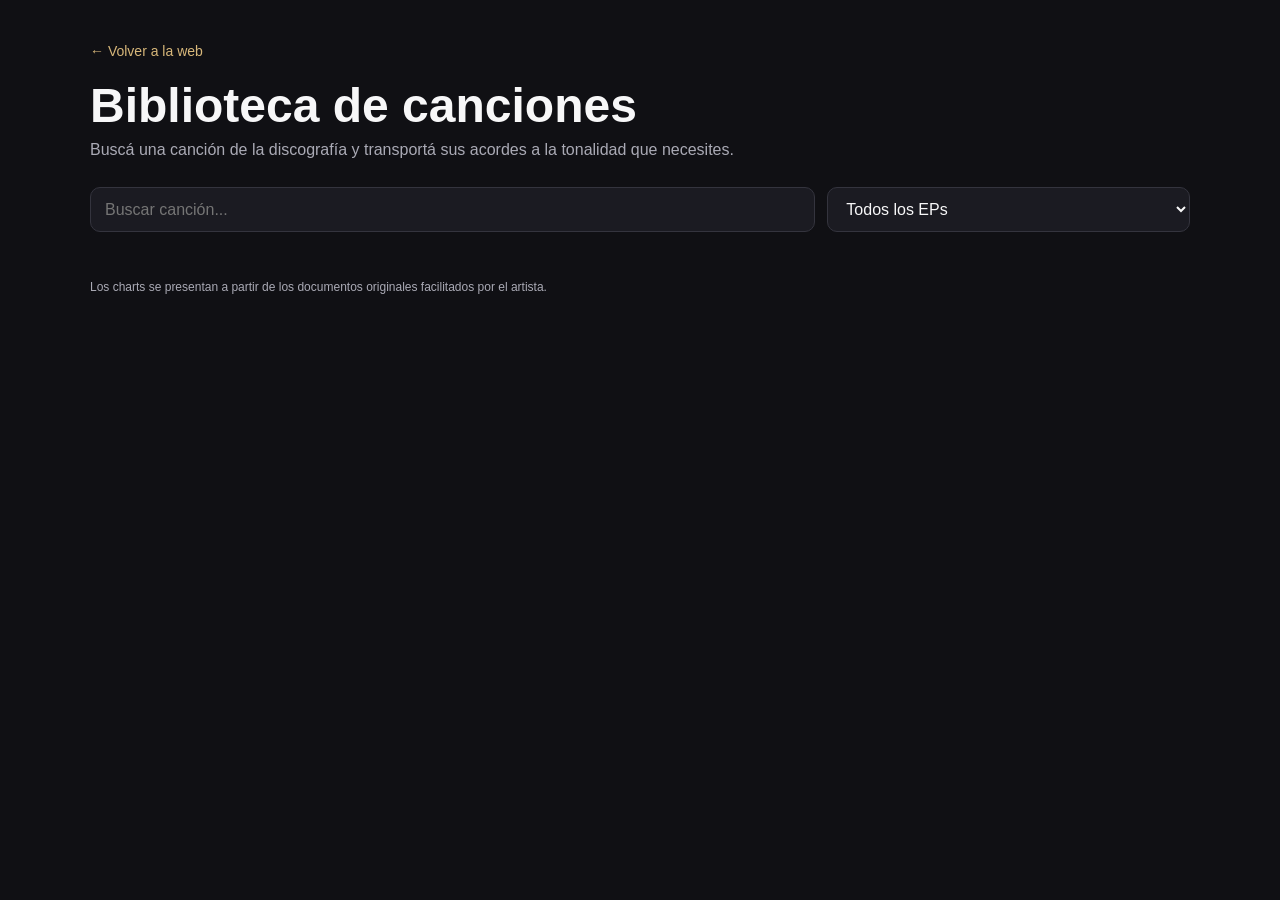
==== recursos/recursos.html @ 7f510ac3 "Create recursos.html" ====
<!doctype html>
<html lang="es">
<head>
<meta charset="utf-8"><meta name="viewport" content="width=device-width,initial-scale=1">
<title>Biblioteca de canciones | Matías Di Franco</title>
<style>
:root{--bg:#101014;--panel:#1b1b22;--line:#34343e;--text:#f7f7f8;--muted:#aaaab5;--accent:#d7b77a}
*{box-sizing:border-box}body{margin:0;background:var(--bg);color:var(--text);font-family:Manrope,Arial,sans-serif}
main{width:min(1100px,92%);margin:42px auto 80px}.back{color:var(--accent);text-decoration:none;font-size:14px}
h1{font-size:clamp(30px,5vw,48px);margin:18px 0 8px} .intro{color:var(--muted);margin:0 0 28px}
.controls{display:grid;grid-template-columns:2fr 1fr;gap:12px;margin-bottom:20px}
input,select,button{font:inherit;border:1px solid var(--line);border-radius:10px;padding:12px 14px;background:var(--panel);color:var(--text)}
.list{display:grid;grid-template-columns:repeat(auto-fit,minmax(230px,1fr));gap:10px;margin:16px 0 28px}
.song{background:var(--panel);border:1px solid var(--line);border-radius:12px;padding:15px;text-align:left;cursor:pointer}
.song:hover,.song.active{border-color:var(--accent)}.song b{display:block}.song small{color:var(--muted)}
.sheet{background:#fff;color:#171717;border-radius:14px;padding:clamp(18px,4vw,36px);display:none}
.sheet.show{display:block}.sheethead{border-bottom:1px solid #ddd;padding-bottom:14px;margin-bottom:20px}
.sheet h2{margin:0 0 6px;font-size:28px}.meta{color:#555;font-size:13px}
.actions{display:flex;gap:8px;flex-wrap:wrap;margin:16px 0}.actions button{background:#222;color:#fff;border:0;cursor:pointer}
.actions button.primary{background:#a77c39}.key{font-weight:800;color:#805b23}
.chart{display:grid;grid-template-columns:1fr 1fr;gap:22px 32px}
.lineblock{break-inside:avoid;margin:0 0 12px;white-space:pre-wrap}
.section{font-weight:800;font-size:13px;letter-spacing:.07em;margin:18px 0 8px;color:#805b23}
.chords{font-family:ui-monospace,Consolas,monospace;font-weight:700;color:#805b23;white-space:pre;overflow-wrap:anywhere}
.lyric{font-size:15px;line-height:1.5;white-space:pre-wrap}
.blank{height:8px}
.foot{color:var(--muted);font-size:12px;margin-top:24px}
@media(max-width:650px){.controls{grid-template-columns:1fr}.chart{grid-template-columns:1fr}}
@media print{body{background:#fff}.back,.intro,.controls,.list,.actions,.foot{display:none!important}main{width:100%;margin:0}.sheet{display:block!important;padding:0}.chart{grid-template-columns:1fr 1fr;gap:12px 24px}}
</style></head>
<body><main>
<a class="back" href="index.html#discografia">← Volver a la web</a>
<h1>Biblioteca de canciones</h1><p class="intro">Buscá una canción de la discografía y transportá sus acordes a la tonalidad que necesites.</p>
<div class="controls"><input id="search" placeholder="Buscar canción..." aria-label="Buscar canción"><select id="ep"><option value="">Todos los EPs</option><option>EP 01 · Inúndame</option><option>EP 02 · Profundo Mar</option><option>EP 03 · Me Perdonó</option><option>EP 04 · Sesiones Acústicas</option><option>EP 05 · NDA en vivo</option></select></div>
<div id="list" class="list"></div>
<section id="sheet" class="sheet"><div class="sheethead"><h2 id="title"></h2><div class="meta" id="meta"></div><div class="meta" id="keyline"></div></div>
<div class="actions"><button id="down">− Semitono</button><button id="up">+ Semitono</button><button id="reset">Tonalidad original</button><button id="print" class="primary">Imprimir / Guardar PDF</button></div>
<div id="chart" class="chart"></div><p class="meta" id="credits">Música y letra según chart original.</p></section>
<p class="foot">Los charts se presentan a partir de los documentos originales facilitados por el artista.</p>
</main>
<script src="canciones.js"></script>
<script>
const $=id=>document.getElementById(id);let current=null,shift=0;
const sharp=['C','C#','D','D#','E','F','F#','G','G#','A','A#','B'],flat=['C','Db','D','Eb','E','F','Gb','G','Ab','A','Bb','B'];
const noteMap={'C':0,'B#':0,'C#':1,'Db':1,'D':2,'D#':3,'Eb':3,'E':4,'Fb':4,'E#':5,'F':5,'F#':6,'Gb':6,'G':7,'G#':8,'Ab':8,'A':9,'A#':10,'Bb':10,'B':11,'Cb':11};
function transposeNote(n,s,preferFlat){let v=noteMap[n];if(v===undefined)return n;return (preferFlat?flat:sharp)[(v+s%12+12)%12]}
function chordToken(tok,s){
 const m=tok.match(/^([A-G](?:#|b)?)(.*?)(?:\/([A-G](?:#|b)?)(.*))?$/);
 if(!m||noteMap[m[1]]===undefined)return tok;
 const f=/b/.test(m[1]);return transposeNote(m[1],s,f)+m[2]+(m[3]?'/'+transposeNote(m[3],s, /b/.test(m[3]))+m[4]:'');
}
function transposeLine(line,s){return line.replace(/\S+/g,t=>chordToken(t,s))}
function renderChart(){
 $('chart').innerHTML='';
 current.lines.forEach(line=>{
  let el=document.createElement('div');el.className='lineblock';
  if(line.type==='section'){el.className='section';el.textContent=line.text}
  else if(line.type==='chords'){el.className='chords';el.textContent=transposeLine(line.text,shift)}
  else if(line.type==='lyric'){el.className='lyric';el.textContent=line.text}
  else {el.className='blank';}
  $('chart').appendChild(el);
 });
 let key=current.key||'';
 $('keyline').innerHTML='Tonalidad: <strong class="key"></strong>';
 $('keyline').querySelector('strong').textContent=key.split(/\s*-\s*/).map(k=>transposeTokenKey(k,shift)).join(' – ')+(shift?' (transportada)':' (original)');
}
function transposeTokenKey(k,s){let m=k.match(/^([A-G](?:#|b)?)(.*)$/);return m&&noteMap[m[1]]!==undefined?transposeNote(m[1],s,/b/.test(m[1]))+m[2]:k}
function selectSong(song){current=song;shift=0;$('sheet').classList.add('show');$('title').textContent=song.title;$('meta').textContent=[song.ep,song.bpm?song.bpm+' BPM':'',song.meter?'Compás '+song.meter:''].filter(Boolean).join(' · ');$('credits').textContent='Estructura: '+(song.structure||'No especificada')+' · Chart original';renderChart();document.querySelectorAll('.song').forEach(b=>b.classList.toggle('active',b.dataset.title===song.title));$('sheet').scrollIntoView({behavior:'smooth',block:'start'})}
function renderList(){let q=$('search').value.toLocaleLowerCase('es'),ep=$('ep').value;$('list').innerHTML='';let matches=SONGS.filter(s=>(!ep||s.ep===ep)&&s.title.toLocaleLowerCase('es').includes(q));matches.forEach(s=>{let b=document.createElement('button');b.className='song';b.dataset.title=s.title;b.innerHTML='<b></b><small></small>';b.querySelector('b').textContent=s.title;b.querySelector('small').textContent=s.ep+' · '+s.key;b.addEventListener('click',()=>selectSong(s));$('list').appendChild(b)});if(!matches.length)$('list').textContent='No encontramos canciones con esa búsqueda.'}
$('search').addEventListener('input',renderList);$('ep').addEventListener('change',renderList);
$('down').onclick=()=>{shift--;renderChart()};$('up').onclick=()=>{shift++;renderChart()};$('reset').onclick=()=>{shift=0;renderChart()};$('print').onclick=()=>window.print();
renderList();
</script></body></html>
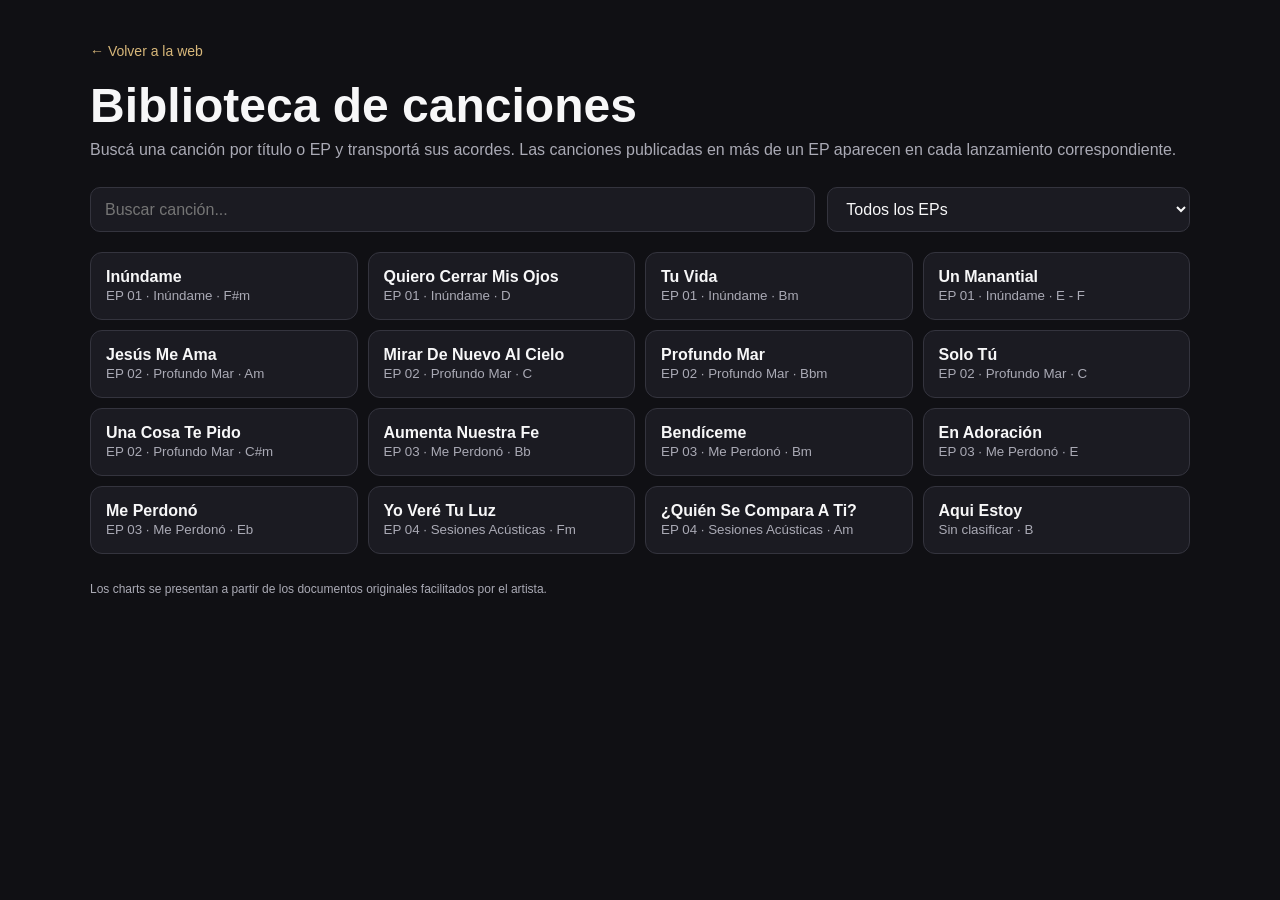
==== commit ee8a5dbb: "Update recursos.html" ====
--- a/recursos/recursos.html
+++ b/recursos/recursos.html
@@ -29,8 +29,8 @@
 @media print{body{background:#fff}.back,.intro,.controls,.list,.actions,.foot{display:none!important}main{width:100%;margin:0}.sheet{display:block!important;padding:0}.chart{grid-template-columns:1fr 1fr;gap:12px 24px}}
 </style></head>
 <body><main>
-<a class="back" href="index.html#discografia">← Volver a la web</a>
-<h1>Biblioteca de canciones</h1><p class="intro">Buscá una canción de la discografía y transportá sus acordes a la tonalidad que necesites.</p>
+<a class="back" href="../index.html#discografia">← Volver a la web</a>
+<h1>Biblioteca de canciones</h1><p class="intro">Buscá una canción por título o EP y transportá sus acordes. Las canciones publicadas en más de un EP aparecen en cada lanzamiento correspondiente.</p>
 <div class="controls"><input id="search" placeholder="Buscar canción..." aria-label="Buscar canción"><select id="ep"><option value="">Todos los EPs</option><option>EP 01 · Inúndame</option><option>EP 02 · Profundo Mar</option><option>EP 03 · Me Perdonó</option><option>EP 04 · Sesiones Acústicas</option><option>EP 05 · NDA en vivo</option></select></div>
 <div id="list" class="list"></div>
 <section id="sheet" class="sheet"><div class="sheethead"><h2 id="title"></h2><div class="meta" id="meta"></div><div class="meta" id="keyline"></div></div>
@@ -65,8 +65,8 @@
  $('keyline').querySelector('strong').textContent=key.split(/\s*-\s*/).map(k=>transposeTokenKey(k,shift)).join(' – ')+(shift?' (transportada)':' (original)');
 }
 function transposeTokenKey(k,s){let m=k.match(/^([A-G](?:#|b)?)(.*)$/);return m&&noteMap[m[1]]!==undefined?transposeNote(m[1],s,/b/.test(m[1]))+m[2]:k}
-function selectSong(song){current=song;shift=0;$('sheet').classList.add('show');$('title').textContent=song.title;$('meta').textContent=[song.ep,song.bpm?song.bpm+' BPM':'',song.meter?'Compás '+song.meter:''].filter(Boolean).join(' · ');$('credits').textContent='Estructura: '+(song.structure||'No especificada')+' · Chart original';renderChart();document.querySelectorAll('.song').forEach(b=>b.classList.toggle('active',b.dataset.title===song.title));$('sheet').scrollIntoView({behavior:'smooth',block:'start'})}
-function renderList(){let q=$('search').value.toLocaleLowerCase('es'),ep=$('ep').value;$('list').innerHTML='';let matches=SONGS.filter(s=>(!ep||s.ep===ep)&&s.title.toLocaleLowerCase('es').includes(q));matches.forEach(s=>{let b=document.createElement('button');b.className='song';b.dataset.title=s.title;b.innerHTML='<b></b><small></small>';b.querySelector('b').textContent=s.title;b.querySelector('small').textContent=s.ep+' · '+s.key;b.addEventListener('click',()=>selectSong(s));$('list').appendChild(b)});if(!matches.length)$('list').textContent='No encontramos canciones con esa búsqueda.'}
+function selectSong(song){current=song;shift=0;$('sheet').classList.add('show');$('title').textContent=song.title;$('meta').textContent=[song.ep,song.bpm?song.bpm+' BPM':'',song.meter?'Compás '+song.meter:''].filter(Boolean).join(' · ');$('credits').textContent='Estructura: '+(song.structure||'No especificada')+' · Chart original';renderChart();document.querySelectorAll('.song').forEach(b=>b.classList.toggle('active',b.dataset.title===song.title&&b.dataset.ep===song.ep));$('sheet').scrollIntoView({behavior:'smooth',block:'start'})}
+function renderList(){let q=$('search').value.toLocaleLowerCase('es'),ep=$('ep').value;$('list').innerHTML='';let matches=SONGS.filter(s=>(!ep||s.ep===ep)&&s.title.toLocaleLowerCase('es').includes(q));matches.forEach(s=>{let b=document.createElement('button');b.className='song';b.dataset.title=s.title;b.dataset.ep=s.ep;b.innerHTML='<b></b><small></small>';b.querySelector('b').textContent=s.title;b.querySelector('small').textContent=s.ep+' · '+s.key;b.addEventListener('click',()=>selectSong(s));$('list').appendChild(b)});if(!matches.length)$('list').textContent='No encontramos canciones con esa búsqueda.'}
 $('search').addEventListener('input',renderList);$('ep').addEventListener('change',renderList);
 $('down').onclick=()=>{shift--;renderChart()};$('up').onclick=()=>{shift++;renderChart()};$('reset').onclick=()=>{shift=0;renderChart()};$('print').onclick=()=>window.print();
 renderList();
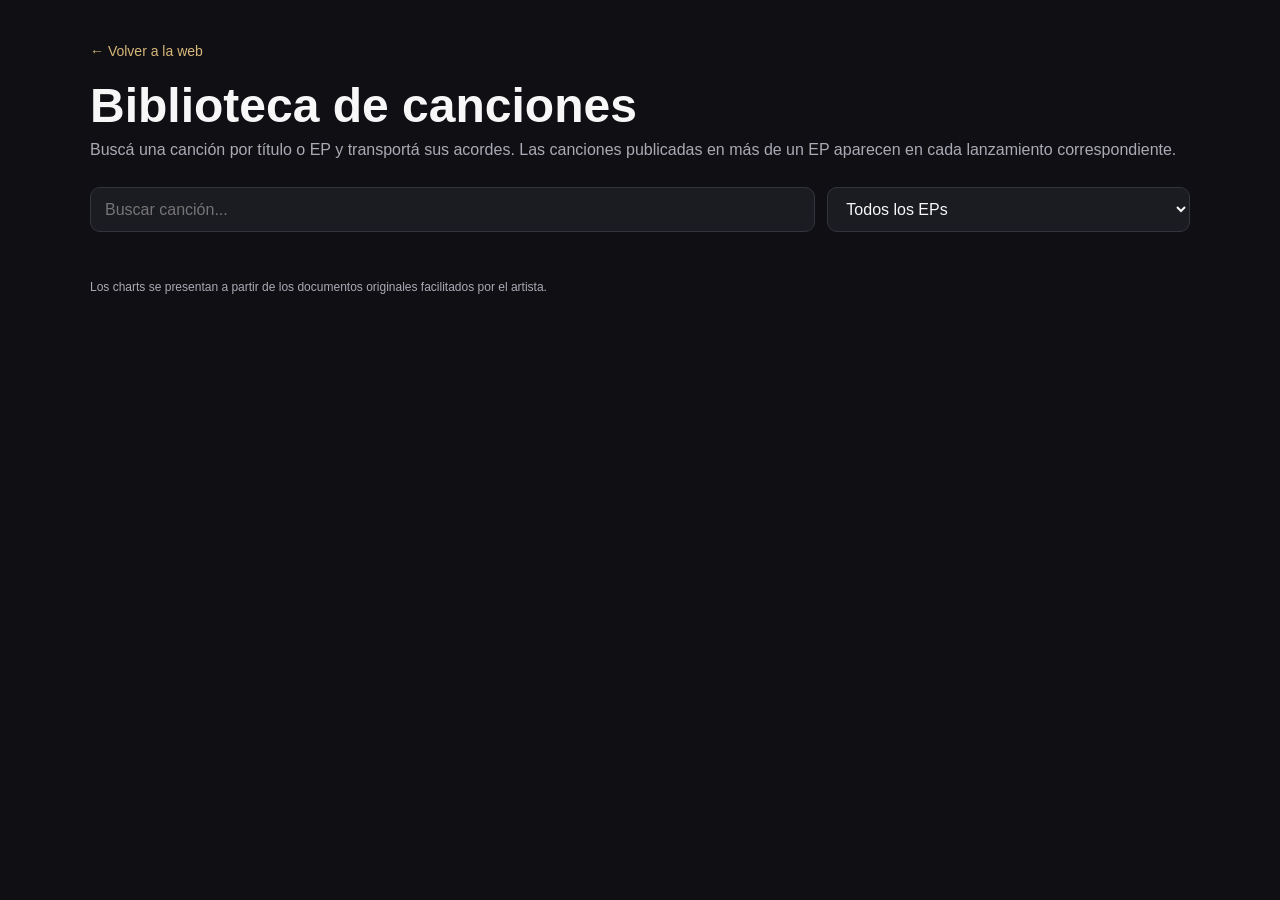
==== commit fcb8de53: "Update recursos.html" ====
--- a/recursos/recursos.html
+++ b/recursos/recursos.html
@@ -38,7 +38,7 @@
 <div id="chart" class="chart"></div><p class="meta" id="credits">Música y letra según chart original.</p></section>
 <p class="foot">Los charts se presentan a partir de los documentos originales facilitados por el artista.</p>
 </main>
-<script src="canciones.js"></script>
+<script src="canciones.js?v=20261106">
 <script>
 const $=id=>document.getElementById(id);let current=null,shift=0;
 const sharp=['C','C#','D','D#','E','F','F#','G','G#','A','A#','B'],flat=['C','Db','D','Eb','E','F','Gb','G','Ab','A','Bb','B'];
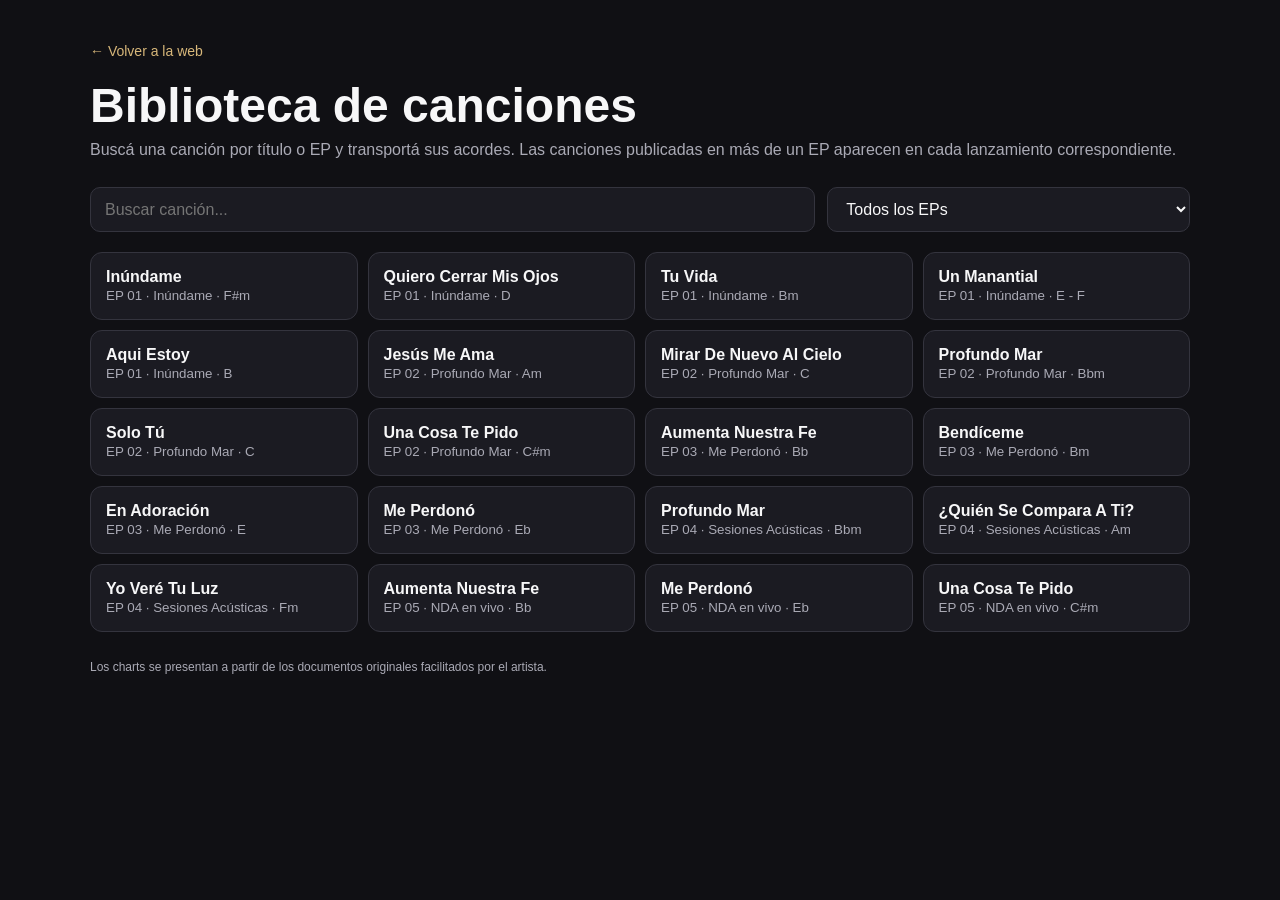
==== commit 25cbee7e: "Fix missing closing script tag in recursos page Co-Authored-By: Claude Opus 5.5 <noreply@anthropic.c" ====
--- a/recursos/recursos.html
+++ b/recursos/recursos.html
@@ -38,7 +38,7 @@
 <div id="chart" class="chart"></div><p class="meta" id="credits">Música y letra según chart original.</p></section>
 <p class="foot">Los charts se presentan a partir de los documentos originales facilitados por el artista.</p>
 </main>
-<script src="canciones.js?v=20261106">
+<script src="canciones.js?v=20261106"></script>
 <script>
 const $=id=>document.getElementById(id);let current=null,shift=0;
 const sharp=['C','C#','D','D#','E','F','F#','G','G#','A','A#','B'],flat=['C','Db','D','Eb','E','F','Gb','G','Ab','A','Bb','B'];
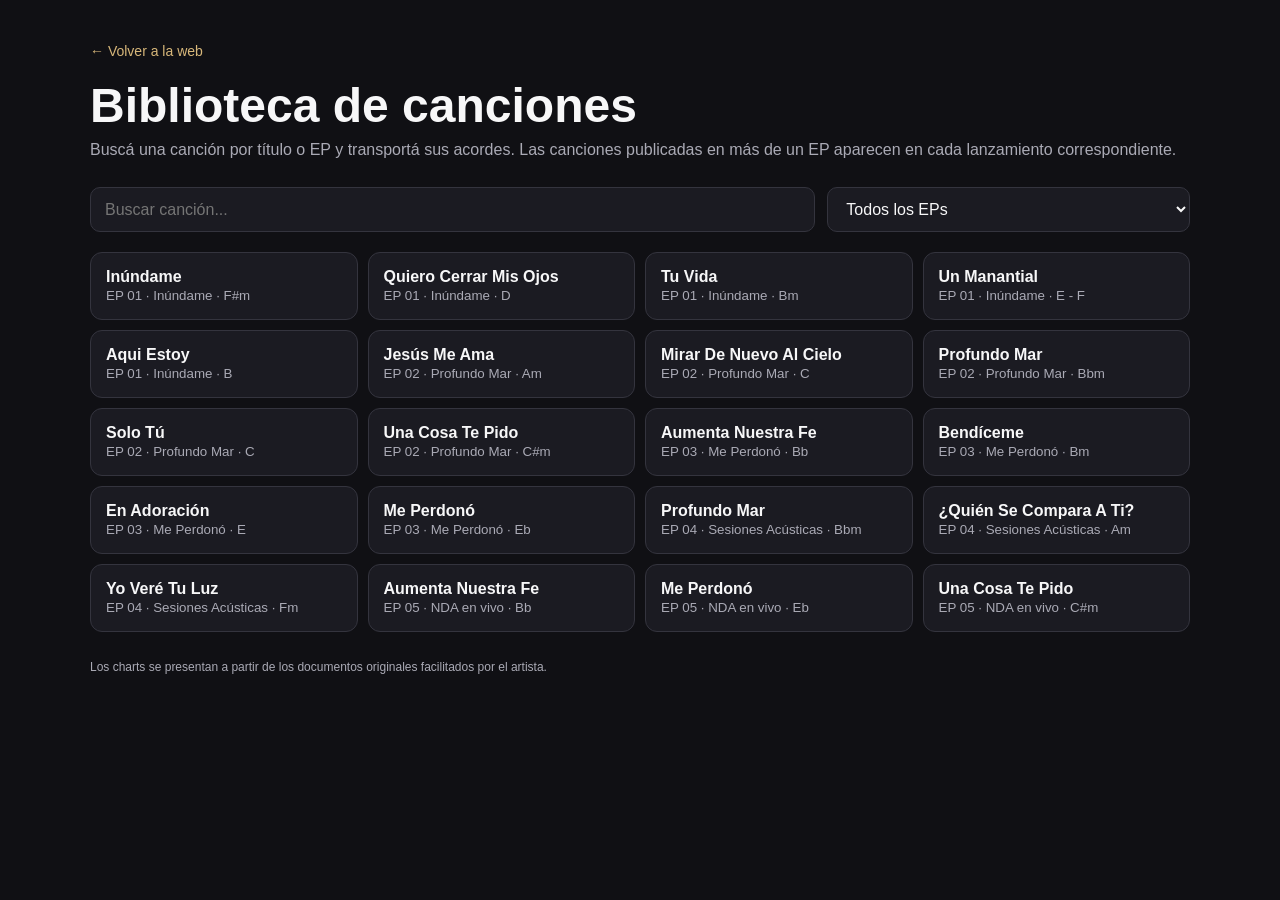
==== commit c4b143b6: "Remove inundame page and link the chord library from the main page - Delete inundame.html and its bu" ====
--- a/recursos/recursos.html
+++ b/recursos/recursos.html
@@ -18,15 +18,16 @@
 .sheet h2{margin:0 0 6px;font-size:28px}.meta{color:#555;font-size:13px}
 .actions{display:flex;gap:8px;flex-wrap:wrap;margin:16px 0}.actions button{background:#222;color:#fff;border:0;cursor:pointer}
 .actions button.primary{background:#a77c39}.key{font-weight:800;color:#805b23}
-.chart{display:grid;grid-template-columns:1fr 1fr;gap:22px 32px}
+.chart{columns:2;column-gap:40px}
+.part{break-inside:avoid;margin-bottom:18px}
 .lineblock{break-inside:avoid;margin:0 0 12px;white-space:pre-wrap}
-.section{font-weight:800;font-size:13px;letter-spacing:.07em;margin:18px 0 8px;color:#805b23}
-.chords{font-family:ui-monospace,Consolas,monospace;font-weight:700;color:#805b23;white-space:pre;overflow-wrap:anywhere}
-.lyric{font-size:15px;line-height:1.5;white-space:pre-wrap}
+.section{font-weight:800;font-size:13px;letter-spacing:.07em;margin:0 0 8px;color:#805b23}
+.chords{font-family:ui-monospace,Consolas,monospace;font-size:15px;font-weight:700;color:#805b23;white-space:pre;overflow-x:auto}
+.lyric{font-family:ui-monospace,Consolas,monospace;font-size:15px;line-height:1.5;white-space:pre-wrap;margin-bottom:6px}
 .blank{height:8px}
 .foot{color:var(--muted);font-size:12px;margin-top:24px}
-@media(max-width:650px){.controls{grid-template-columns:1fr}.chart{grid-template-columns:1fr}}
-@media print{body{background:#fff}.back,.intro,.controls,.list,.actions,.foot{display:none!important}main{width:100%;margin:0}.sheet{display:block!important;padding:0}.chart{grid-template-columns:1fr 1fr;gap:12px 24px}}
+@media(max-width:650px){.controls{grid-template-columns:1fr}.chart{columns:1}}
+@media print{body{background:#fff}.back,.intro,.controls,.list,.actions,.foot{display:none!important}main{width:100%;margin:0}.sheet{display:block!important;padding:0}.chart{columns:2;column-gap:24px}}
 </style></head>
 <body><main>
 <a class="back" href="../index.html#discografia">← Volver a la web</a>
@@ -38,7 +39,7 @@
 <div id="chart" class="chart"></div><p class="meta" id="credits">Música y letra según chart original.</p></section>
 <p class="foot">Los charts se presentan a partir de los documentos originales facilitados por el artista.</p>
 </main>
-<script src="canciones.js?v=20261106"></script>
+<script src="canciones.js?v=20261106b"></script>
 <script>
 const $=id=>document.getElementById(id);let current=null,shift=0;
 const sharp=['C','C#','D','D#','E','F','F#','G','G#','A','A#','B'],flat=['C','Db','D','Eb','E','F','Gb','G','Ab','A','Bb','B'];
@@ -52,13 +53,15 @@
 function transposeLine(line,s){return line.replace(/\S+/g,t=>chordToken(t,s))}
 function renderChart(){
  $('chart').innerHTML='';
+ let part=null;
  current.lines.forEach(line=>{
+  if(line.type==='section'||!part){part=document.createElement('div');part.className='part';$('chart').appendChild(part)}
   let el=document.createElement('div');el.className='lineblock';
   if(line.type==='section'){el.className='section';el.textContent=line.text}
   else if(line.type==='chords'){el.className='chords';el.textContent=transposeLine(line.text,shift)}
   else if(line.type==='lyric'){el.className='lyric';el.textContent=line.text}
   else {el.className='blank';}
-  $('chart').appendChild(el);
+  part.appendChild(el);
  });
  let key=current.key||'';
  $('keyline').innerHTML='Tonalidad: <strong class="key"></strong>';
@@ -69,5 +72,7 @@
 function renderList(){let q=$('search').value.toLocaleLowerCase('es'),ep=$('ep').value;$('list').innerHTML='';let matches=SONGS.filter(s=>(!ep||s.ep===ep)&&s.title.toLocaleLowerCase('es').includes(q));matches.forEach(s=>{let b=document.createElement('button');b.className='song';b.dataset.title=s.title;b.dataset.ep=s.ep;b.innerHTML='<b></b><small></small>';b.querySelector('b').textContent=s.title;b.querySelector('small').textContent=s.ep+' · '+s.key;b.addEventListener('click',()=>selectSong(s));$('list').appendChild(b)});if(!matches.length)$('list').textContent='No encontramos canciones con esa búsqueda.'}
 $('search').addEventListener('input',renderList);$('ep').addEventListener('change',renderList);
 $('down').onclick=()=>{shift--;renderChart()};$('up').onclick=()=>{shift++;renderChart()};$('reset').onclick=()=>{shift=0;renderChart()};$('print').onclick=()=>window.print();
+const epParam=new URLSearchParams(location.search).get('ep');
+if(epParam){const opt=[...$('ep').options].find(o=>o.value.startsWith('EP '+epParam));if(opt)$('ep').value=opt.value}
 renderList();
 </script></body></html>
